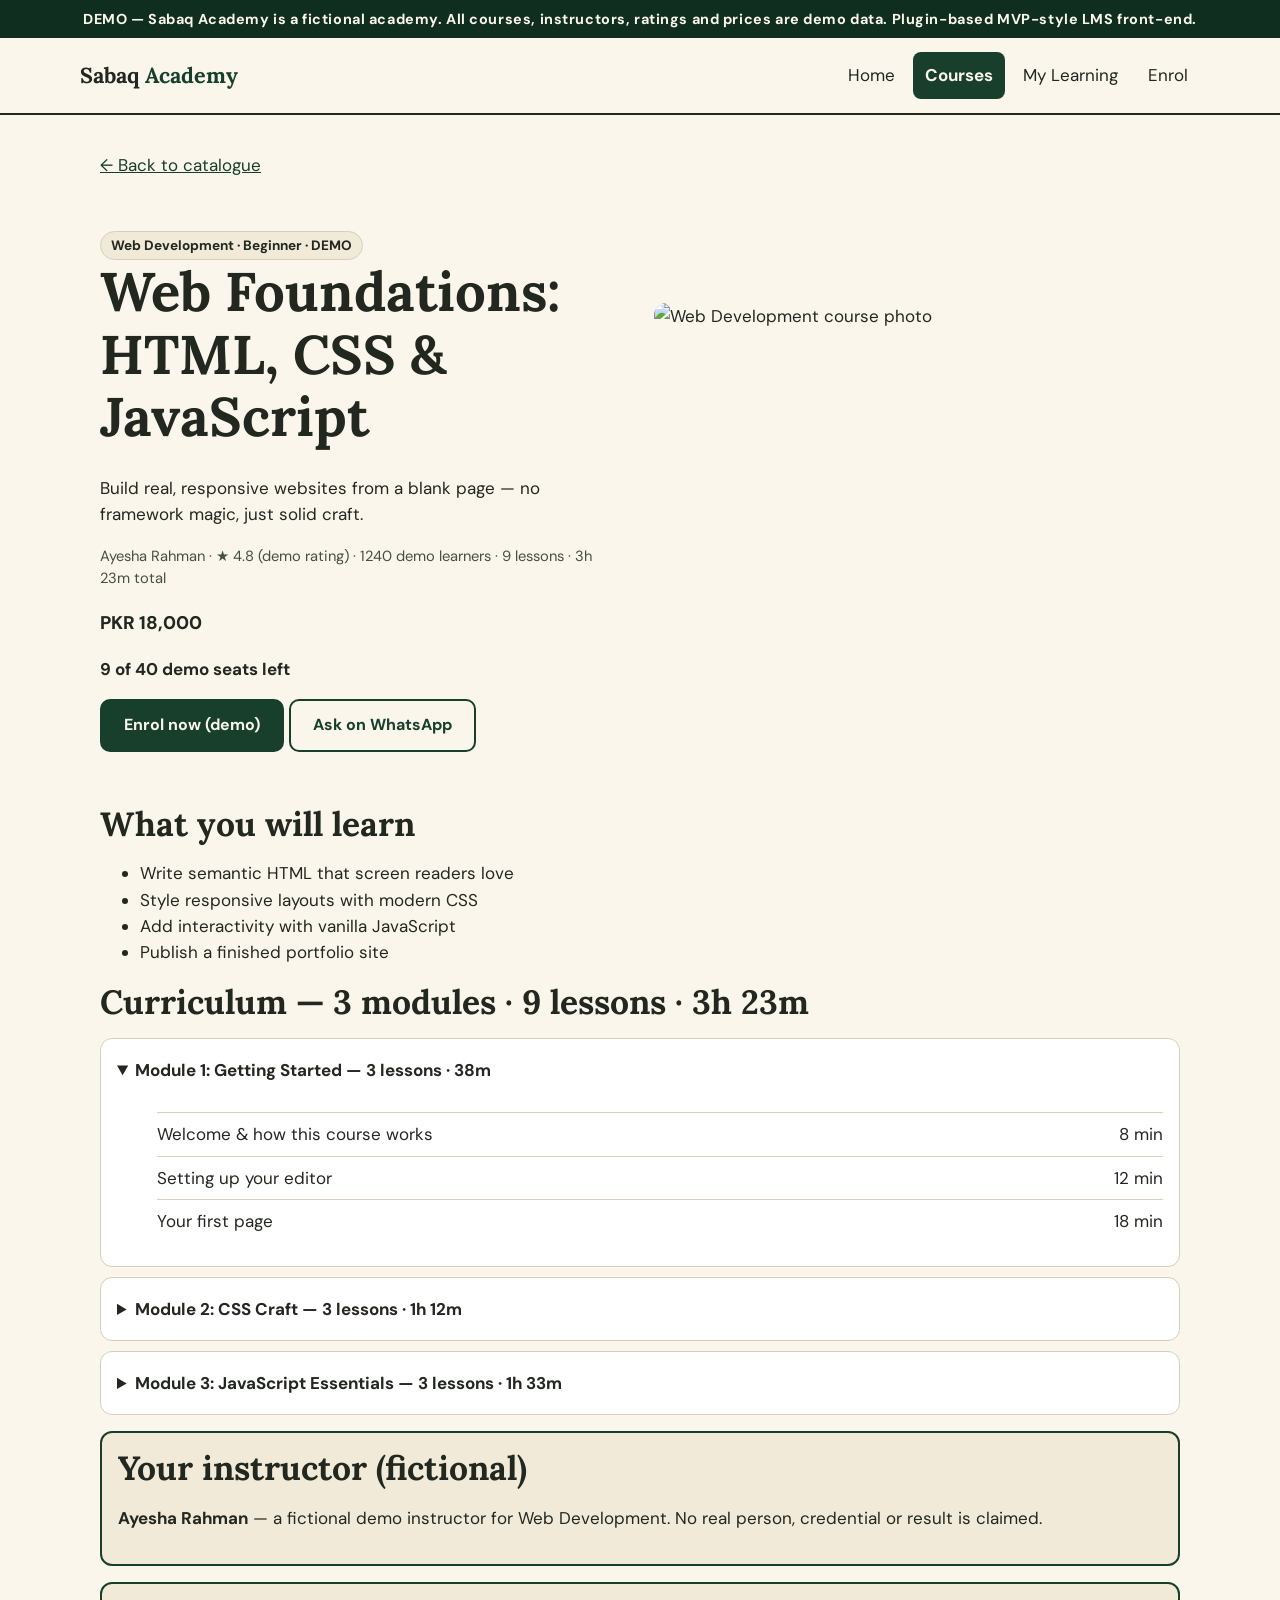
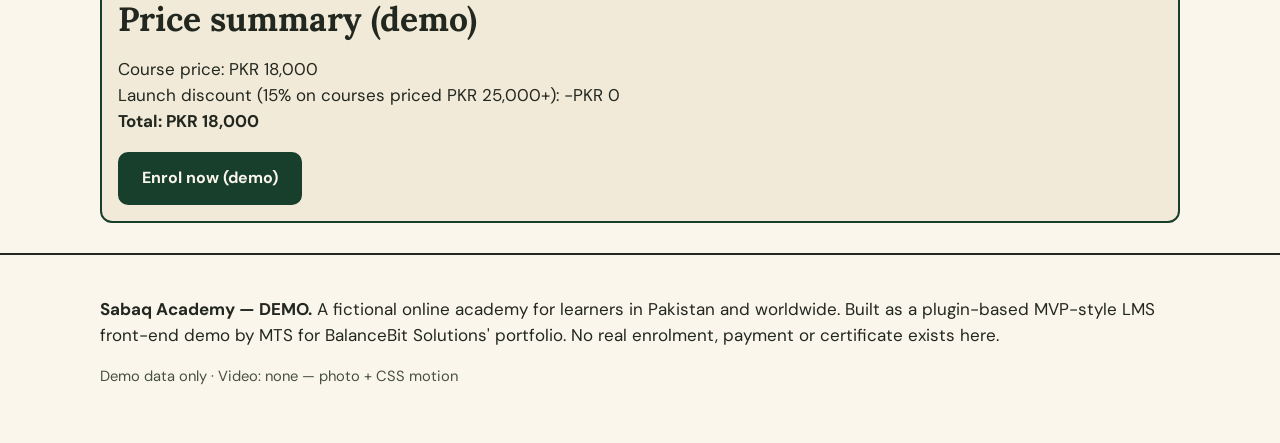
==== course.html @ a5b19c93 "Sabaq Academy LMS demo — Queue #8 build (text files; images pending web-upload)" ====
<!DOCTYPE html><html lang="en"><head><meta charset="utf-8"><meta name="viewport" content="width=device-width,initial-scale=1">
<title>Course Detail (Demo) — Sabaq Academy</title><meta name="description" content="Demo course detail with full curriculum, instructor and price summary.">
<link rel="preconnect" href="https://fonts.googleapis.com"><link href="https://fonts.googleapis.com/css2?family=DM+Sans:wght@400;700;800&family=Lora:wght@600;700&display=swap" rel="stylesheet">
<link rel="stylesheet" href="css/style.css"><link rel="icon" href="assets/favicon.svg"></head><body>
<a class="skip" href="#main">Skip to content</a>
<div class="demo-bar">DEMO — Sabaq Academy is a fictional academy. All courses, instructors, ratings and prices are demo data. Plugin-based MVP-style LMS front-end.</div>
<header class="site"><div class="wrap nav"><a class="logo" href="index.html">Sabaq<span> Academy</span></a>
<nav class="main" aria-label="Main"><a href="index.html">Home</a><a href="courses.html" aria-current="page">Courses</a><a href="learning.html">My Learning</a><a href="enrol.html">Enrol</a></nav></div></header>
<main id="main" class="wrap">
<div data-detail><p style="padding:24px 0">Loading course…</p></div>
</main><footer class="site"><div class="wrap"><p><strong>Sabaq Academy — DEMO.</strong> A fictional online academy for learners in Pakistan and worldwide. Built as a plugin-based MVP-style LMS front-end demo by MTS for BalanceBit Solutions' portfolio. No real enrolment, payment or certificate exists here.</p><p class="meta">Demo data only · Video: none — photo + CSS motion</p></div></footer>
<script src="js/logic.js"></script><script src="js/course.js"></script></body></html>
---- css/style.css ----
:root{--paper:#FAF6EC;--paper2:#F1EAD8;--ink:#22271F;--muted:#47503F;--green:#173F2C;--green-dark:#0F2E1F;--line:#D8CFB8;--error:#B3261E;--focus:#173F2C}
*{box-sizing:border-box}html{overflow-x:clip}body{margin:0;background:var(--paper);color:var(--ink);font-family:"DM Sans",system-ui,sans-serif;font-size:17px;line-height:1.55}
h1,h2,h3,.serif{font-family:"Lora",Georgia,serif;line-height:1.15;margin:0 0 .5em}
h1{font-size:clamp(2rem,6vw,3.4rem)}h2{font-size:clamp(1.5rem,3.5vw,2.1rem)}
a{color:var(--green)}:focus-visible{outline:3px solid var(--focus);outline-offset:2px}
.skip{position:absolute;left:-999px}.skip:focus{left:8px;top:8px;background:var(--green);color:var(--paper);padding:10px;z-index:99}
.demo-bar{background:var(--green-dark);color:var(--paper);text-align:center;padding:8px 12px;font-size:.9rem;font-weight:700;letter-spacing:.04em}
header.site{border-bottom:2px solid var(--ink);background:var(--paper)}
.wrap{max-width:1120px;margin:0 auto;padding:0 20px}
.nav{display:flex;flex-wrap:wrap;gap:12px;align-items:center;justify-content:space-between;padding:14px 0}
.logo{font-family:"Lora",serif;font-weight:700;font-size:1.35rem;color:var(--ink);text-decoration:none}
.logo span{color:var(--green)}
nav.main{display:flex;flex-wrap:wrap;gap:6px}nav.main a{color:var(--ink);text-decoration:none;padding:10px 12px;border-radius:8px;min-height:44px;display:inline-flex;align-items:center}
nav.main a[aria-current]{background:var(--green);color:var(--paper);font-weight:700}
.hero{display:grid;grid-template-columns:1fr 1fr;gap:28px;align-items:center;padding:36px 0}
.hero img,.card img{width:100%;height:auto;display:block;border-radius:12px}
@keyframes drift{from{transform:scale(1)}to{transform:scale(1.04)}}
.hero img{animation:drift 9s ease-in-out infinite alternate}
.btn{display:inline-flex;align-items:center;justify-content:center;min-height:52px;padding:12px 22px;border-radius:10px;background:var(--green);color:var(--paper);font-weight:700;text-decoration:none;border:2px solid var(--green);cursor:pointer;font-size:1rem;font-family:inherit}
.btn.alt{background:transparent;color:var(--green)}
.btn:disabled{opacity:.55;cursor:not-allowed}
.grid{display:grid;grid-template-columns:repeat(auto-fill,minmax(280px,1fr));gap:20px;padding:10px 0 40px}
.card{background:#fff;border:1px solid var(--line);border-radius:14px;overflow:hidden;display:flex;flex-direction:column}
.card .body{padding:16px;display:flex;flex-direction:column;gap:8px;flex:1}
.card img{aspect-ratio:16/9;object-fit:cover;border-radius:0}
.meta{color:var(--muted);font-size:.92rem}
.price{font-weight:800;font-size:1.15rem}
.chip{display:inline-block;background:var(--paper2);border:1px solid var(--line);border-radius:999px;padding:3px 10px;font-size:.85rem;font-weight:700}
.filters{display:flex;flex-wrap:wrap;gap:12px;align-items:end;padding:20px 0 6px}
.field{display:flex;flex-direction:column;gap:6px;flex:1 1 180px}
label{font-weight:700}
input,select{font-size:16px;min-height:52px;padding:10px 12px;border:2px solid var(--muted);border-radius:10px;background:#fff;color:var(--ink);width:100%;font-family:inherit}
.err{color:var(--error);font-weight:700;min-height:1.2em;font-size:.95rem}
.empty{border:2px dashed var(--muted);border-radius:14px;padding:28px;text-align:center;margin:20px 0 40px}
details.module{border:1px solid var(--line);border-radius:12px;background:#fff;margin:10px 0;padding:6px 16px}
details.module summary{cursor:pointer;font-weight:700;padding:12px 0;min-height:44px}
details.module li{display:flex;justify-content:space-between;gap:12px;padding:8px 0;border-top:1px solid var(--line)}
.progress{height:14px;background:var(--paper2);border:1px solid var(--line);border-radius:999px;overflow:hidden}
.progress i{display:block;height:100%;background:var(--green)}
.notice{border:2px solid var(--green);background:var(--paper2);border-radius:12px;padding:16px;margin:16px 0}
footer.site{border-top:2px solid var(--ink);margin-top:30px;padding:24px 0 40px}
.reveal{opacity:1}
@media(max-width:760px){.hero{grid-template-columns:1fr;padding:24px 0}}
@media(prefers-reduced-motion:reduce){.hero img{animation:none}*{transition:none!important}}
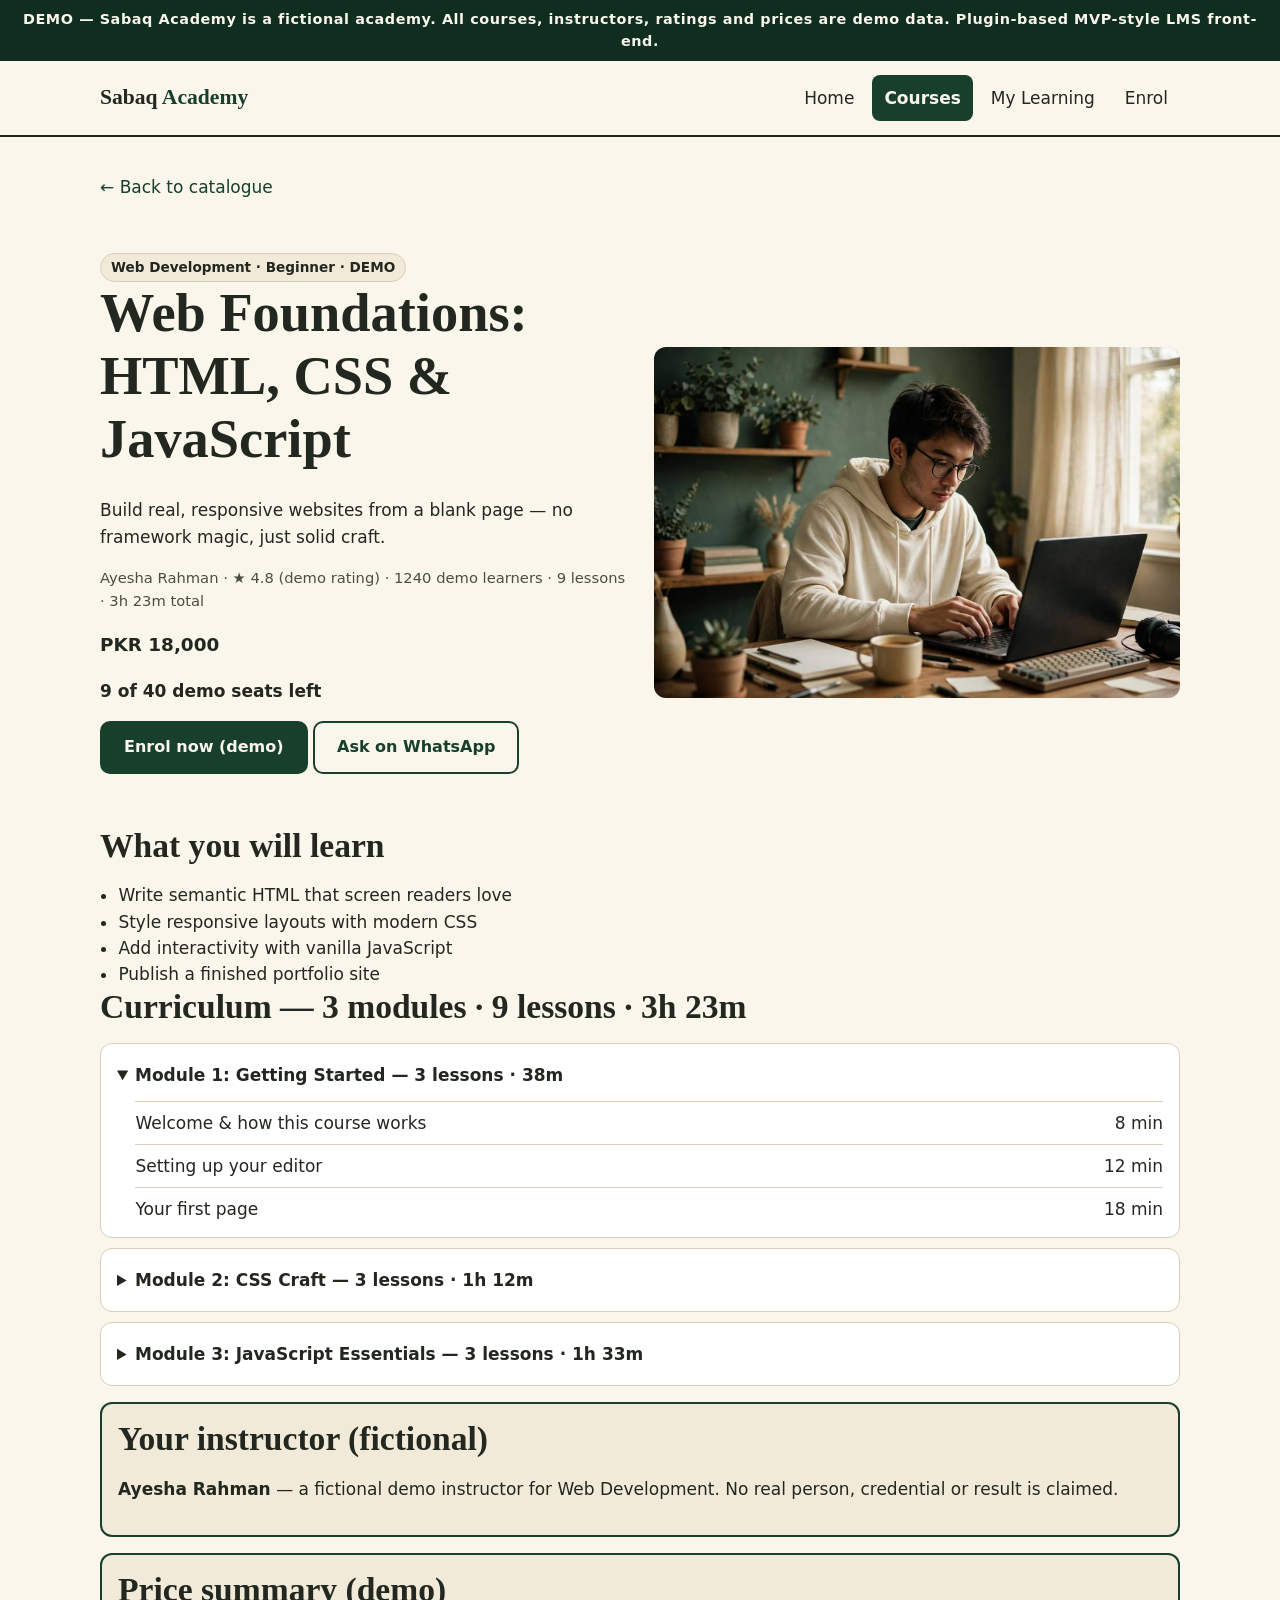
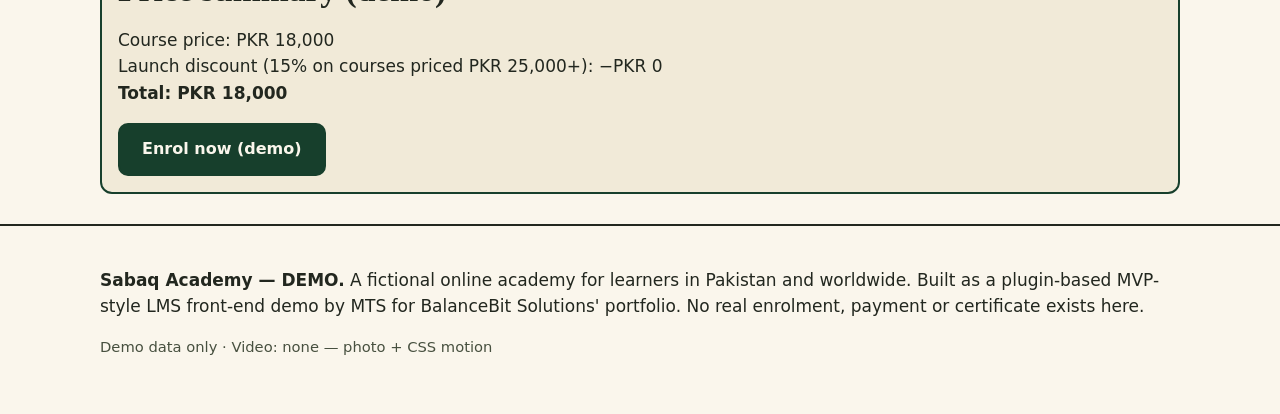
==== commit fafd72cf: "Premium upgrade batch 2026-11-22: audit fixes + premium ladder + static capture mode + self-hosted f" ====
--- a/course.html
+++ b/course.html
@@ -1,6 +1,6 @@
 <!DOCTYPE html><html lang="en"><head><meta charset="utf-8"><meta name="viewport" content="width=device-width,initial-scale=1">
 <title>Course Detail (Demo) — Sabaq Academy</title><meta name="description" content="Demo course detail with full curriculum, instructor and price summary.">
-<link rel="preconnect" href="https://fonts.googleapis.com"><link href="https://fonts.googleapis.com/css2?family=DM+Sans:wght@400;700;800&family=Lora:wght@600;700&display=swap" rel="stylesheet">
+<link rel="stylesheet" href="assets/fonts/fonts.css">
 <link rel="stylesheet" href="css/style.css"><link rel="icon" href="assets/favicon.svg"></head><body>
 <a class="skip" href="#main">Skip to content</a>
 <div class="demo-bar">DEMO — Sabaq Academy is a fictional academy. All courses, instructors, ratings and prices are demo data. Plugin-based MVP-style LMS front-end.</div>
--- a/assets/fonts/fonts.css
+++ b/assets/fonts/fonts.css
@@ -0,0 +1,93 @@
+/* Self-hosted webfonts (Google Fonts, OFL) — downloaded 2026-11-22.
+   Replaces the fonts.googleapis.com stylesheet so the design renders
+   identically with or without external network access. */
+/* latin */
+@font-face {
+  font-family: 'DM Sans';
+  font-style: normal;
+  font-weight: 400;
+  font-display: swap;
+  src: url(./dm-sans-normal-latin-40fe3cf7.woff2) format('woff2');
+  unicode-range: U+0000-00FF, U+0131, U+0152-0153, U+02BB-02BC, U+02C6, U+02DA, U+02DC, U+0304, U+0308, U+0329, U+2000-206F, U+20AC, U+2122, U+2191, U+2193, U+2212, U+2215, U+FEFF, U+FFFD;
+}
+/* latin-ext */
+@font-face {
+  font-family: 'DM Sans';
+  font-style: normal;
+  font-weight: 400;
+  font-display: swap;
+  src: url(./dm-sans-normal-latin-ext-e5bab11d.woff2) format('woff2');
+  unicode-range: U+0100-02BA, U+02BD-02C5, U+02C7-02CC, U+02CE-02D7, U+02DD-02FF, U+0304, U+0308, U+0329, U+1D00-1DBF, U+1E00-1E9F, U+1EF2-1EFF, U+2020, U+20A0-20AB, U+20AD-20C4, U+2113, U+2C60-2C7F, U+A720-A7FF;
+}
+/* latin */
+@font-face {
+  font-family: 'DM Sans';
+  font-style: normal;
+  font-weight: 700;
+  font-display: swap;
+  src: url(./dm-sans-normal-latin-40fe3cf7.woff2) format('woff2');
+  unicode-range: U+0000-00FF, U+0131, U+0152-0153, U+02BB-02BC, U+02C6, U+02DA, U+02DC, U+0304, U+0308, U+0329, U+2000-206F, U+20AC, U+2122, U+2191, U+2193, U+2212, U+2215, U+FEFF, U+FFFD;
+}
+/* latin-ext */
+@font-face {
+  font-family: 'DM Sans';
+  font-style: normal;
+  font-weight: 700;
+  font-display: swap;
+  src: url(./dm-sans-normal-latin-ext-e5bab11d.woff2) format('woff2');
+  unicode-range: U+0100-02BA, U+02BD-02C5, U+02C7-02CC, U+02CE-02D7, U+02DD-02FF, U+0304, U+0308, U+0329, U+1D00-1DBF, U+1E00-1E9F, U+1EF2-1EFF, U+2020, U+20A0-20AB, U+20AD-20C4, U+2113, U+2C60-2C7F, U+A720-A7FF;
+}
+/* latin */
+@font-face {
+  font-family: 'DM Sans';
+  font-style: normal;
+  font-weight: 800;
+  font-display: swap;
+  src: url(./dm-sans-normal-latin-40fe3cf7.woff2) format('woff2');
+  unicode-range: U+0000-00FF, U+0131, U+0152-0153, U+02BB-02BC, U+02C6, U+02DA, U+02DC, U+0304, U+0308, U+0329, U+2000-206F, U+20AC, U+2122, U+2191, U+2193, U+2212, U+2215, U+FEFF, U+FFFD;
+}
+/* latin-ext */
+@font-face {
+  font-family: 'DM Sans';
+  font-style: normal;
+  font-weight: 800;
+  font-display: swap;
+  src: url(./dm-sans-normal-latin-ext-e5bab11d.woff2) format('woff2');
+  unicode-range: U+0100-02BA, U+02BD-02C5, U+02C7-02CC, U+02CE-02D7, U+02DD-02FF, U+0304, U+0308, U+0329, U+1D00-1DBF, U+1E00-1E9F, U+1EF2-1EFF, U+2020, U+20A0-20AB, U+20AD-20C4, U+2113, U+2C60-2C7F, U+A720-A7FF;
+}
+/* latin */
+@font-face {
+  font-family: 'Lora';
+  font-style: normal;
+  font-weight: 600;
+  font-display: swap;
+  src: url(./lora-normal-latin-ecda3beb.woff2) format('woff2');
+  unicode-range: U+0000-00FF, U+0131, U+0152-0153, U+02BB-02BC, U+02C6, U+02DA, U+02DC, U+0304, U+0308, U+0329, U+2000-206F, U+20AC, U+2122, U+2191, U+2193, U+2212, U+2215, U+FEFF, U+FFFD;
+}
+/* latin-ext */
+@font-face {
+  font-family: 'Lora';
+  font-style: normal;
+  font-weight: 600;
+  font-display: swap;
+  src: url(./lora-normal-latin-ext-e12d6299.woff2) format('woff2');
+  unicode-range: U+0100-02BA, U+02BD-02C5, U+02C7-02CC, U+02CE-02D7, U+02DD-02FF, U+0304, U+0308, U+0329, U+1D00-1DBF, U+1E00-1E9F, U+1EF2-1EFF, U+2020, U+20A0-20AB, U+20AD-20C4, U+2113, U+2C60-2C7F, U+A720-A7FF;
+}
+/* latin */
+@font-face {
+  font-family: 'Lora';
+  font-style: normal;
+  font-weight: 700;
+  font-display: swap;
+  src: url(./lora-normal-latin-ecda3beb.woff2) format('woff2');
+  unicode-range: U+0000-00FF, U+0131, U+0152-0153, U+02BB-02BC, U+02C6, U+02DA, U+02DC, U+0304, U+0308, U+0329, U+2000-206F, U+20AC, U+2122, U+2191, U+2193, U+2212, U+2215, U+FEFF, U+FFFD;
+}
+/* latin-ext */
+@font-face {
+  font-family: 'Lora';
+  font-style: normal;
+  font-weight: 700;
+  font-display: swap;
+  src: url(./lora-normal-latin-ext-e12d6299.woff2) format('woff2');
+  unicode-range: U+0100-02BA, U+02BD-02C5, U+02C7-02CC, U+02CE-02D7, U+02DD-02FF, U+0304, U+0308, U+0329, U+1D00-1DBF, U+1E00-1E9F, U+1EF2-1EFF, U+2020, U+20A0-20AB, U+20AD-20C4, U+2113, U+2C60-2C7F, U+A720-A7FF;
+}
--- a/css/style.css
+++ b/css/style.css
@@ -2,12 +2,13 @@
 *{box-sizing:border-box}html{overflow-x:clip}body{margin:0;background:var(--paper);color:var(--ink);font-family:"DM Sans",system-ui,sans-serif;font-size:17px;line-height:1.55}
 h1,h2,h3,.serif{font-family:"Lora",Georgia,serif;line-height:1.15;margin:0 0 .5em}
 h1{font-size:clamp(2rem,6vw,3.4rem)}h2{font-size:clamp(1.5rem,3.5vw,2.1rem)}
-a{color:var(--green)}:focus-visible{outline:3px solid var(--focus);outline-offset:2px}
+a{color:var(--green);text-decoration:none}
+ul{margin:0;padding-left:1.15rem}:focus-visible{outline:3px solid var(--focus);outline-offset:2px}
 .skip{position:absolute;left:-999px}.skip:focus{left:8px;top:8px;background:var(--green);color:var(--paper);padding:10px;z-index:99}
 .demo-bar{background:var(--green-dark);color:var(--paper);text-align:center;padding:8px 12px;font-size:.9rem;font-weight:700;letter-spacing:.04em}
 header.site{border-bottom:2px solid var(--ink);background:var(--paper)}
 .wrap{max-width:1120px;margin:0 auto;padding:0 20px}
-.nav{display:flex;flex-wrap:wrap;gap:12px;align-items:center;justify-content:space-between;padding:14px 0}
+.nav{display:flex;flex-wrap:wrap;gap:12px;align-items:center;justify-content:space-between;padding-block:14px}
 .logo{font-family:"Lora",serif;font-weight:700;font-size:1.35rem;color:var(--ink);text-decoration:none}
 .logo span{color:var(--green)}
 nav.main{display:flex;flex-wrap:wrap;gap:6px}nav.main a{color:var(--ink);text-decoration:none;padding:10px 12px;border-radius:8px;min-height:44px;display:inline-flex;align-items:center}
@@ -40,5 +41,6 @@
 .notice{border:2px solid var(--green);background:var(--paper2);border-radius:12px;padding:16px;margin:16px 0}
 footer.site{border-top:2px solid var(--ink);margin-top:30px;padding:24px 0 40px}
 .reveal{opacity:1}
+@media(max-width:560px){nav.main{gap:4px}nav.main a{padding:10px 8px}}
 @media(max-width:760px){.hero{grid-template-columns:1fr;padding:24px 0}}
 @media(prefers-reduced-motion:reduce){.hero img{animation:none}*{transition:none!important}}
